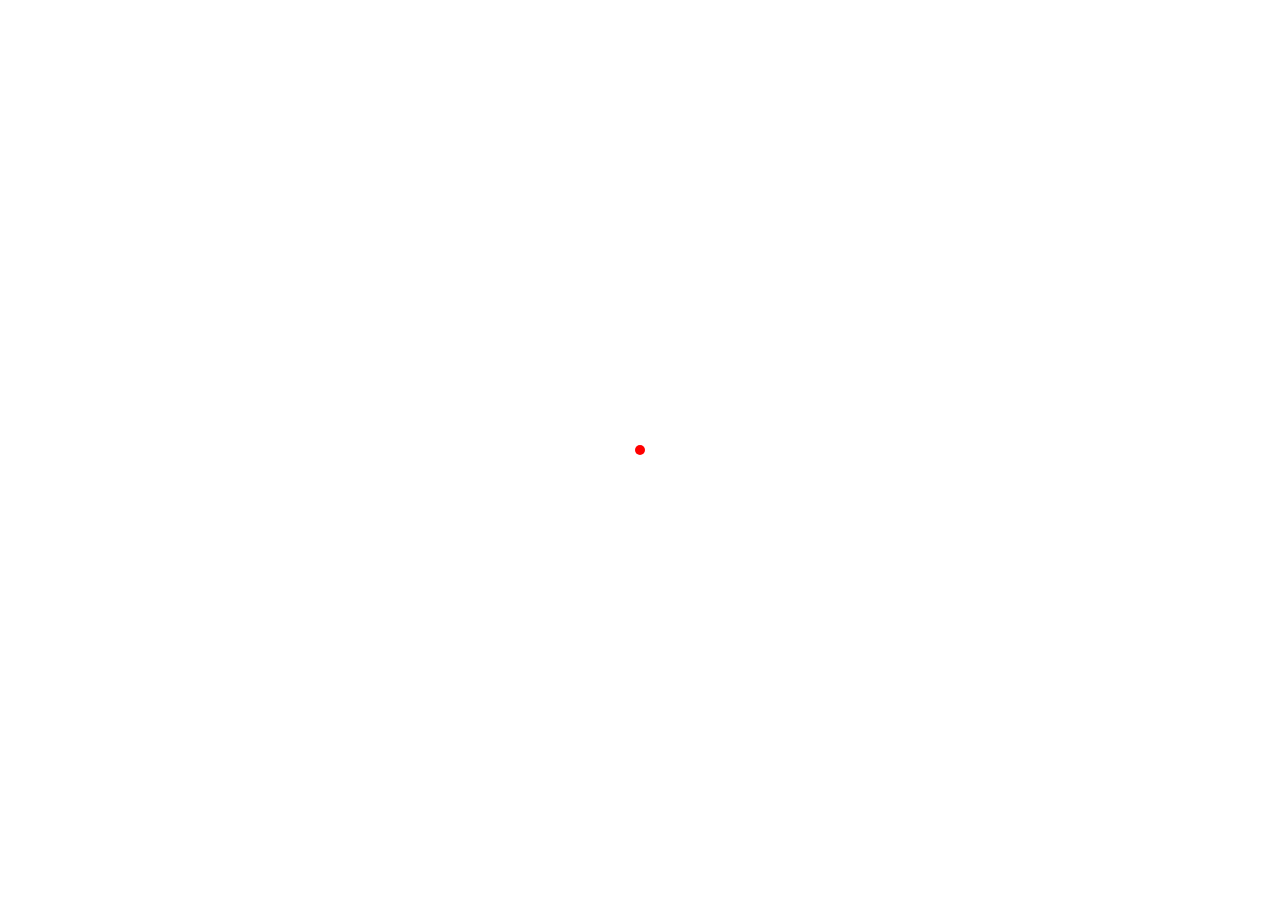
==== index.html @ 1ae4a427 "first-file" ====
<!DOCTYPE html>
<html lang="en">
<head>
    <meta charset="UTF-8">
    <meta name="viewport" content="width=device-width, initial-scale=1.0">
    <title>Punto al centro!</title>
    <link rel="stylesheet" href="style.css">

</head>
<body>
    <div class="punto"></div>
</body>
</html>
---- style.css ----
body {
    margin: 0;
    height: 100vh; 
    display: flex;
    align-items: center;
    justify-content: center;
  }
  .punto {
    width: 10px;
    height: 10px;
    background-color: red;
    border-radius: 50%; 
  }
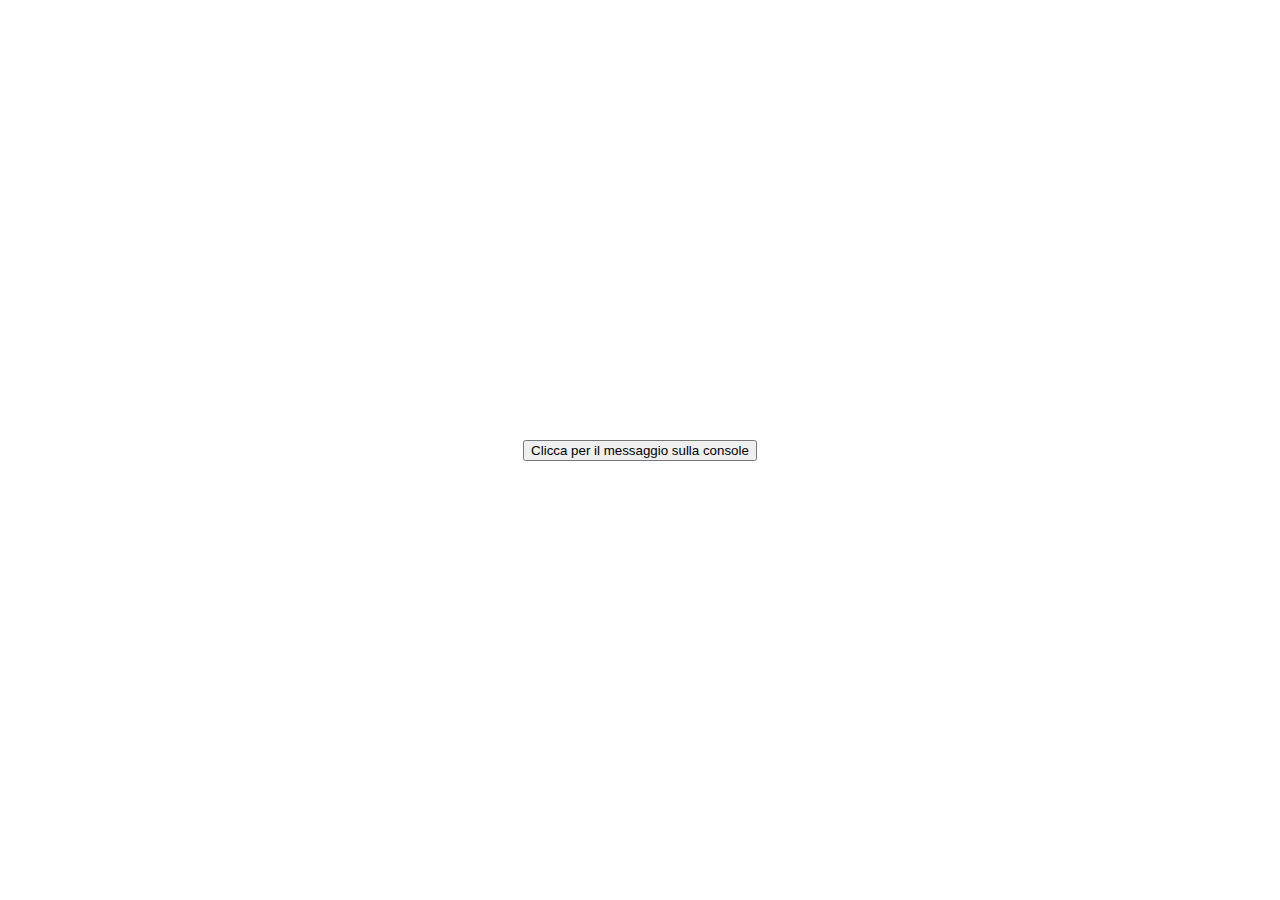
==== commit 1a5fb07f: "new-script" ====
--- a/index.html
+++ b/index.html
@@ -8,6 +8,9 @@
 
 </head>
 <body>
-    <div class="punto"></div>
+    <button id="myButton">Clicca per il messaggio sulla console</button>
+
+
+    <script src="script.js" defer></script>
 </body>
 </html>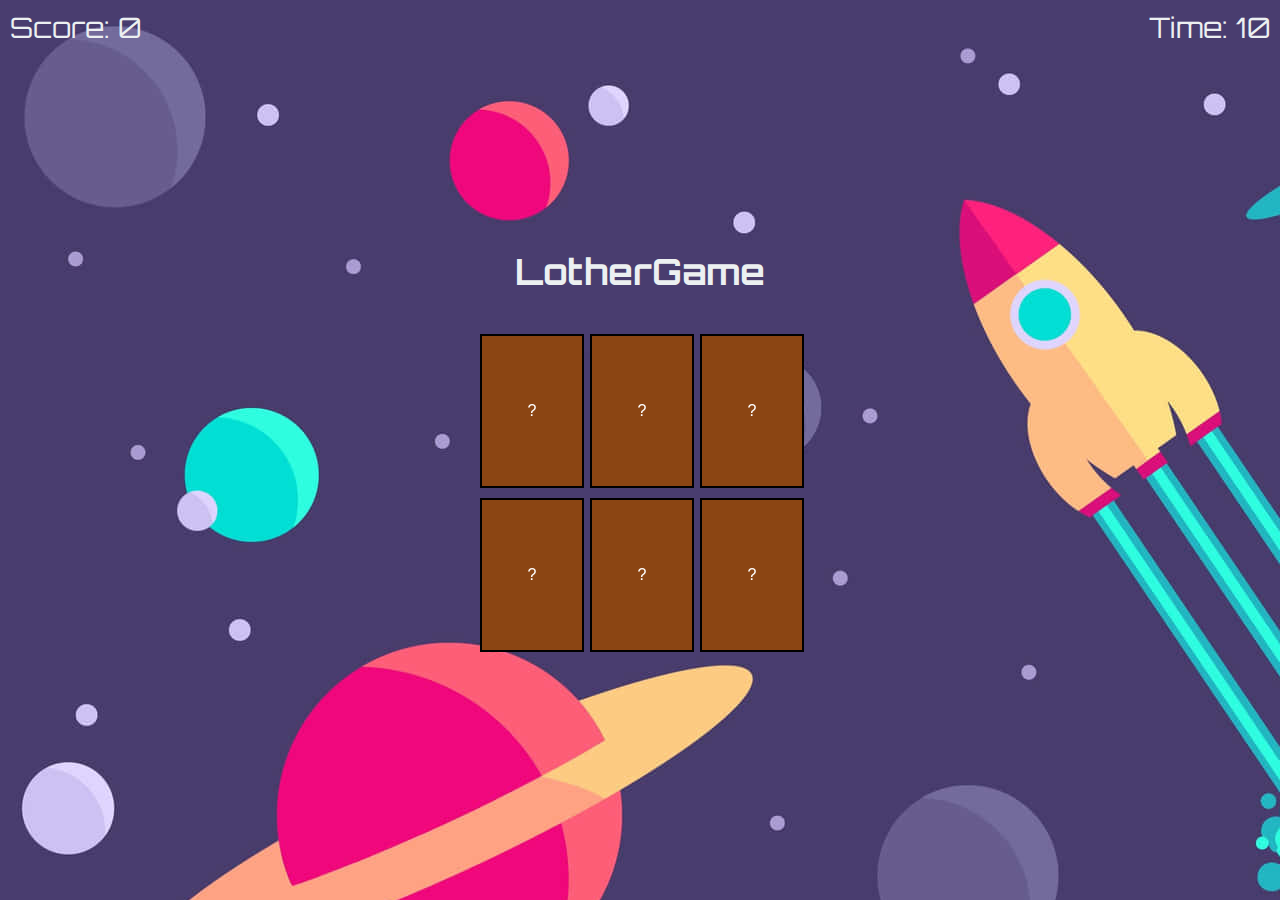
==== commit b11a0c4f: "gioco-di-carte" ====
--- a/index.html
+++ b/index.html
@@ -1,16 +1,61 @@
 <!DOCTYPE html>
 <html lang="en">
 <head>
-    <meta charset="UTF-8">
-    <meta name="viewport" content="width=device-width, initial-scale=1.0">
-    <title>Punto al centro!</title>
-    <link rel="stylesheet" href="style.css">
-
+  <meta charset="UTF-8">
+  <meta name="viewport" content="width=device-width, initial-scale=1.0">
+  <link href="https://fonts.googleapis.com/css2?family=Orbitron:wght@700&display=swap" rel="stylesheet">
+  <link rel="stylesheet" href="style.css">
 </head>
-<body>
-    <button id="myButton">Clicca per il messaggio sulla console</button>
 
 
-    <script src="script.js" defer></script>
+<div id="game-container">
+  <div id="score-container">
+    <div id="score">Score: 0</div>
+  </div>
+  <div id="timer-container">
+    <div id="timer">Time: 10</div>
+  </div>
+  <div id="game-title">LotherGame</div>
+    <div id="game-wrapper">
+  <div id="game-board"></div>
+  <div id="win-message">Hai vinto! Clicca per una nuova partita.</div>
+    </div>
+</div>
+
+
+<script src="script.js"></script>
+
+
 </body>
-</html>+</html>
+
+
+
+
+
+
+
+
+
+
+
+
+
+
+
+
+
+
+
+
+
+
+
+
+
+
+
+
+
+
+
--- a/style.css
+++ b/style.css
@@ -1,13 +1,126 @@
 body {
-    margin: 0;
-    height: 100vh; 
     display: flex;
     align-items: center;
     justify-content: center;
+    flex-direction: column;
+    height: 100vh;
+    margin: 0;
+    background-color: #2c3e50; /* colore di sfondo */
+    color: #ecf0f1; /* colore del testo */
+    font-family: 'Arial', sans-serif;
+    position: relative;
+    background-image: url(./img/12.jpg);
   }
-  .punto {
-    width: 10px;
-    height: 10px;
-    background-color: red;
-    border-radius: 50%; 
+
+  #game-container {
+    text-align: center;
+  }
+
+  #game-title {
+    font-size: 36px;
+    font-family: 'Orbitron', sans-serif;
+    font-weight: bold;
+    margin-bottom: 20px;
+  }
+
+  #timer-container,
+  #score-container {
+    position: absolute;
+    font-size: 28px;
+    font-family: 'Orbitron', sans-serif;
+  }
+
+  #timer-container {
+    top: 10px;
+    right: 10px;
+  }
+
+  #score-container {
+    top: 10px;
+    left: 10px;
+  }
+  #game-wrapper{
+    display: flex;
+    flex-direction: column;
+    align-items: center;
+
+  }
+
+  #game-board {
+    display: grid;
+    grid-template-columns: repeat(3, 100px);
+    gap: 10px;
+    margin-top: 20px;
+  }
+
+
+  .card {
+    width: 100px;
+    height: 150px;
+    display: flex;
+    align-items: center;
+    justify-content: center;
+    font-size: 20px;
+    cursor: pointer;
+    position: relative;
+    perspective: 1000px;
+    border: 2px solid #000; /* bordo nero */
+  }
+
+  .card .inner {
+    width: 100%;
+    height: 100%;
+    transform-style: preserve-3d;
+    transition: transform 0.5s;
+  }
+
+  .card .front,
+  .card .back {
+    position: absolute;
+    width: 100%;
+    height: 100%;
+    display: flex;
+    align-items: center;
+    justify-content: center;
+    backface-visibility: hidden;
+    color: #fff;
+    font-size: 16px;
+  }
+
+  .card .front {
+    background-color: #8B4513; /* mantenere il colore marrone */
+  }
+
+  .card .back {
+    background-color: #000;
+    display: none;
+  }
+
+  .card.flipped .inner {
+    transform: rotateY(180deg);
+  }
+
+  .card.flipped .back {
+    display: flex;
+  }
+
+  .card.clicked .front {
+    color: black; /* Cambia il colore del punto ? a nero */
+  }
+
+  #win-message {
+    margin-top: 20px;
+    padding: 15px 20px;
+    background-color: #020c12; /* colore di sfondo del messaggio di vittoria */
+    color: #fff;
+    cursor: pointer;
+    display: none;
+    font-size: 20px;
+    border: none;
+    border-radius: 10px;
+    transition:all 0.2s ease ;
+  }
+
+  #win-message:hover {
+    background-color: #026434; /* colore di sfondo del messaggio di vittoria (hover) */
   }